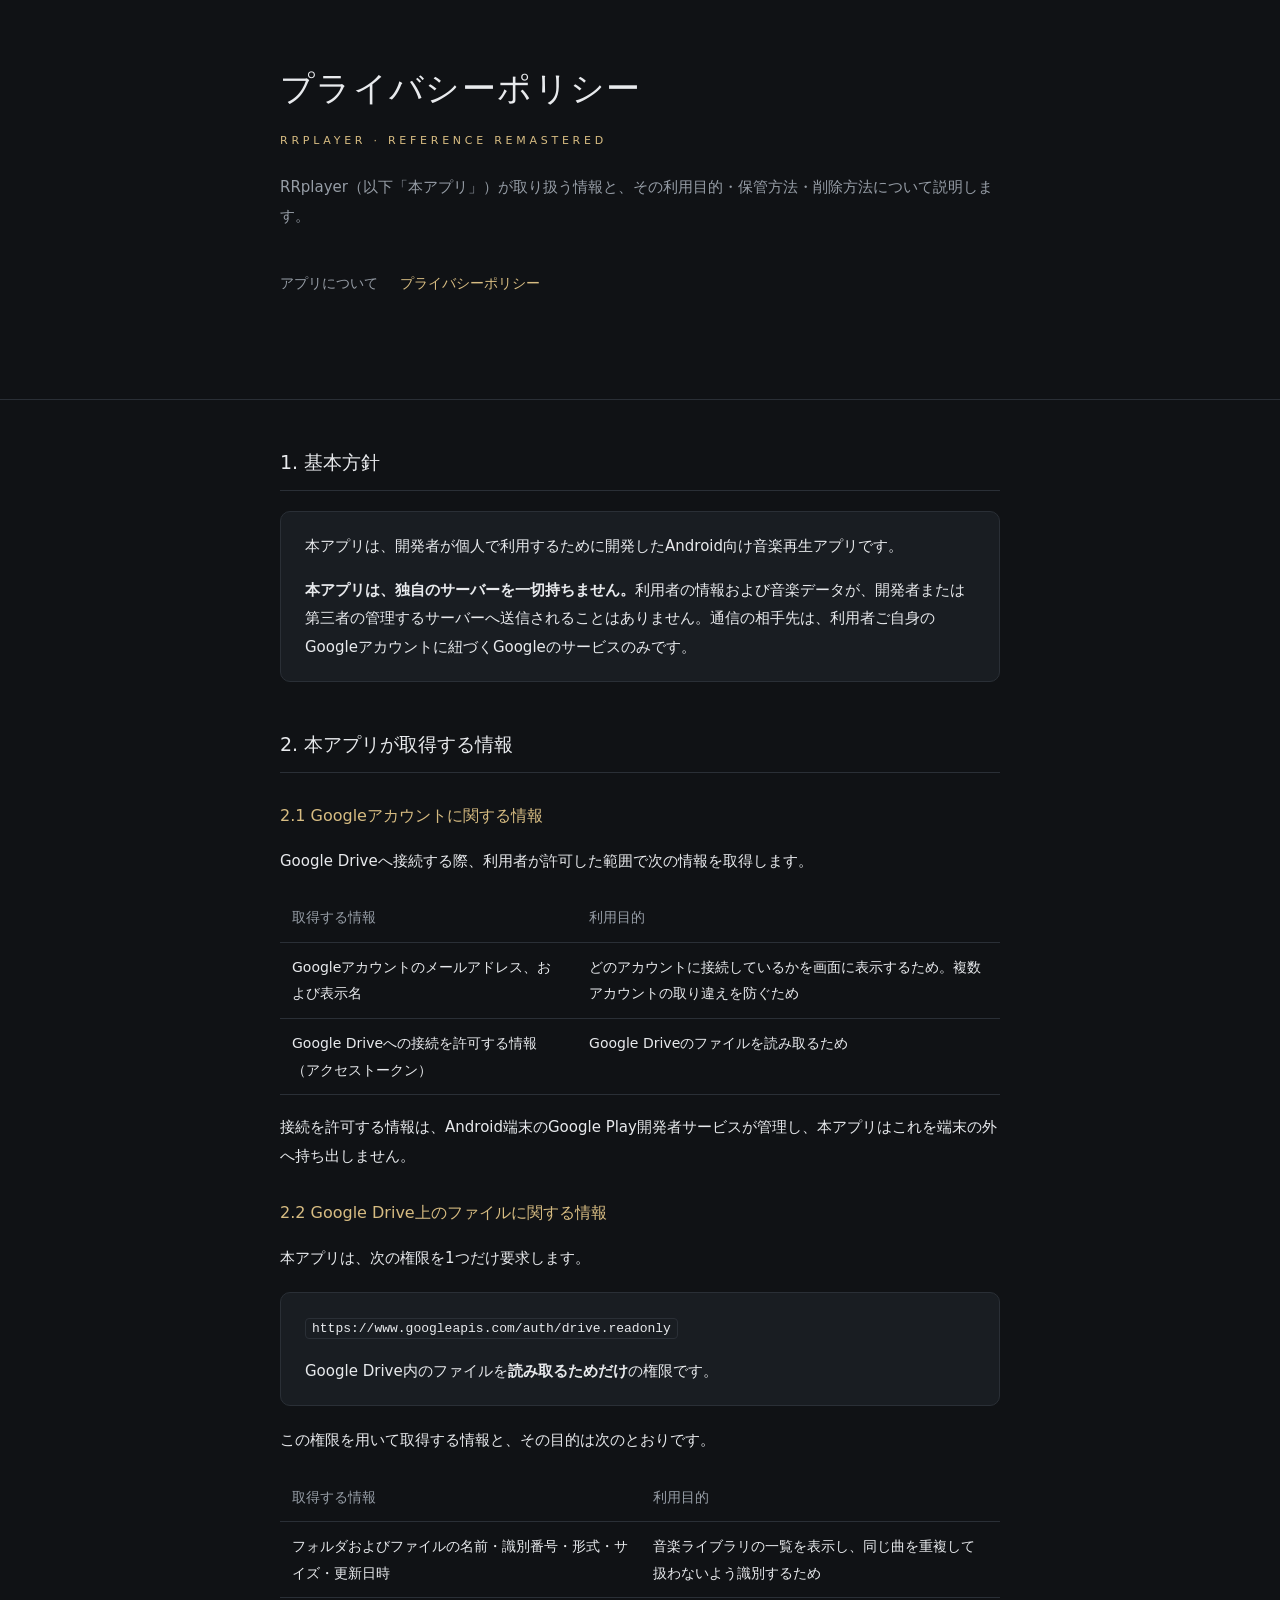
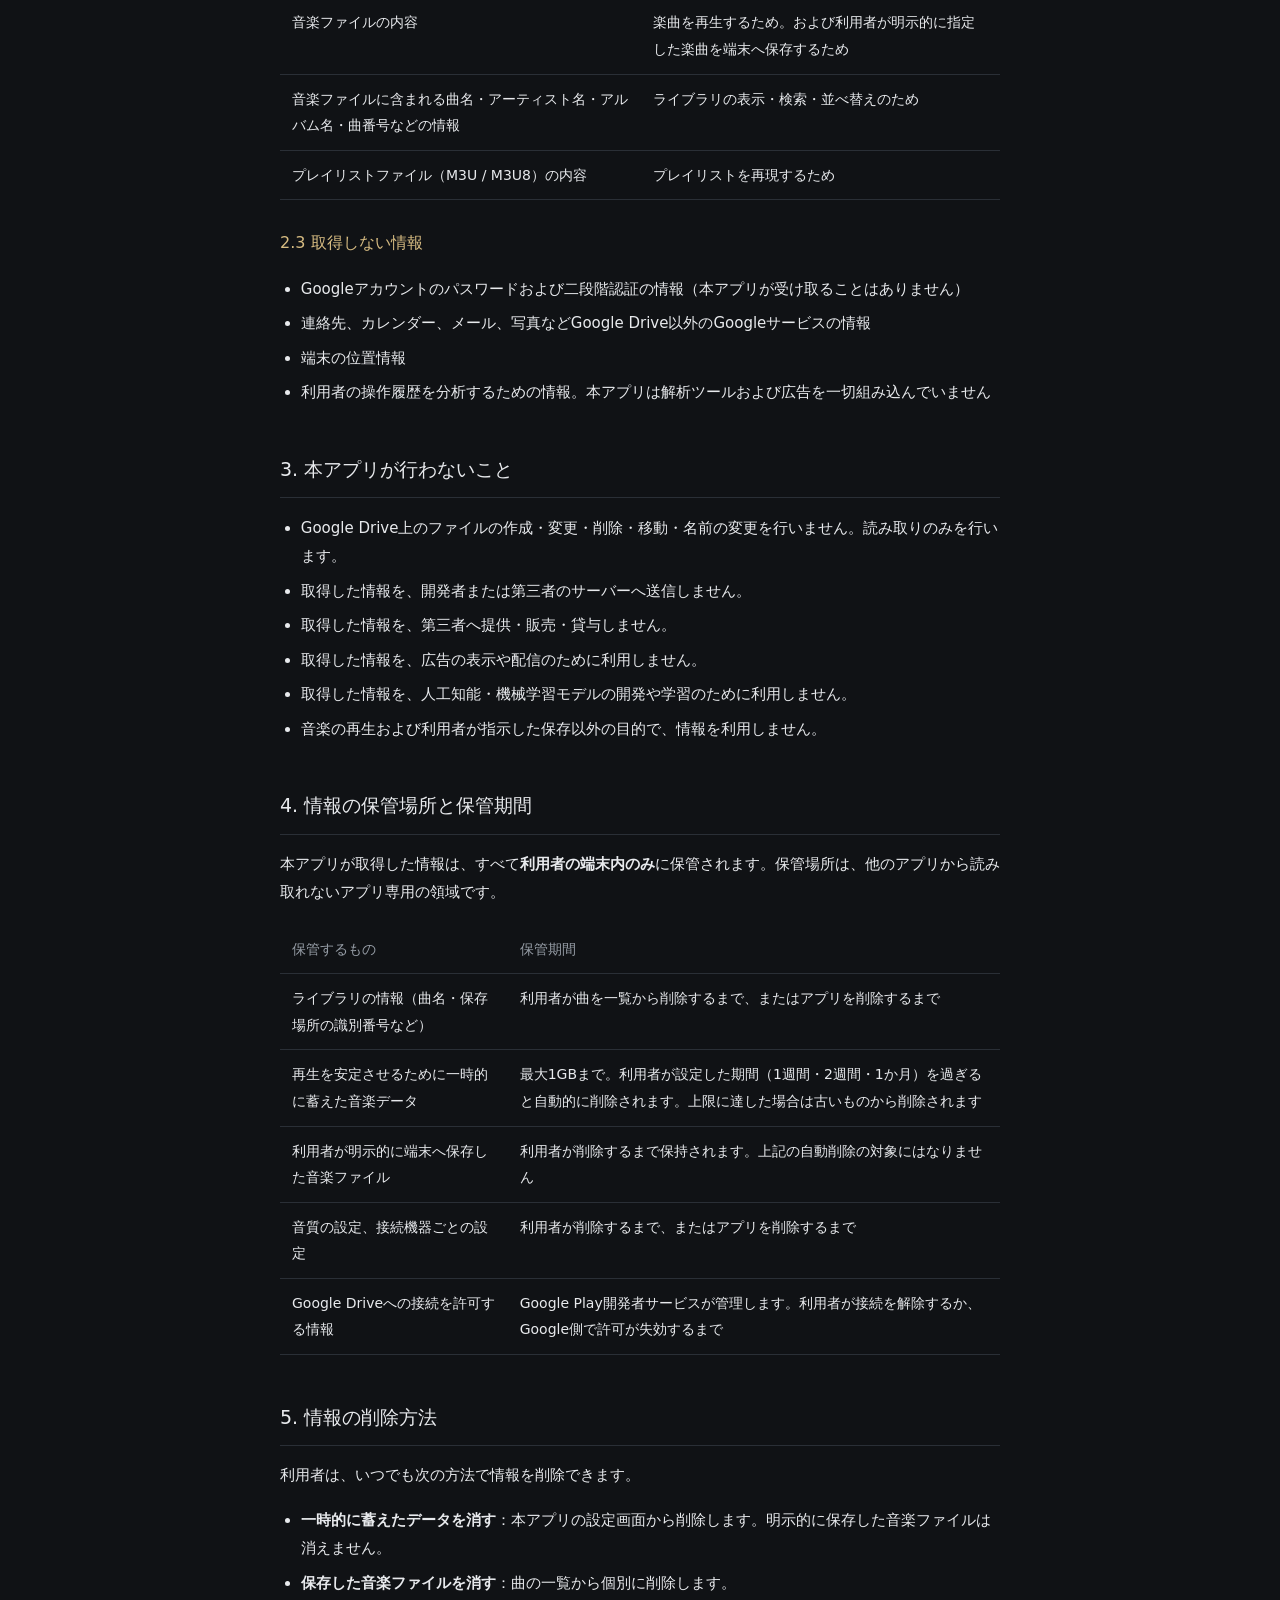
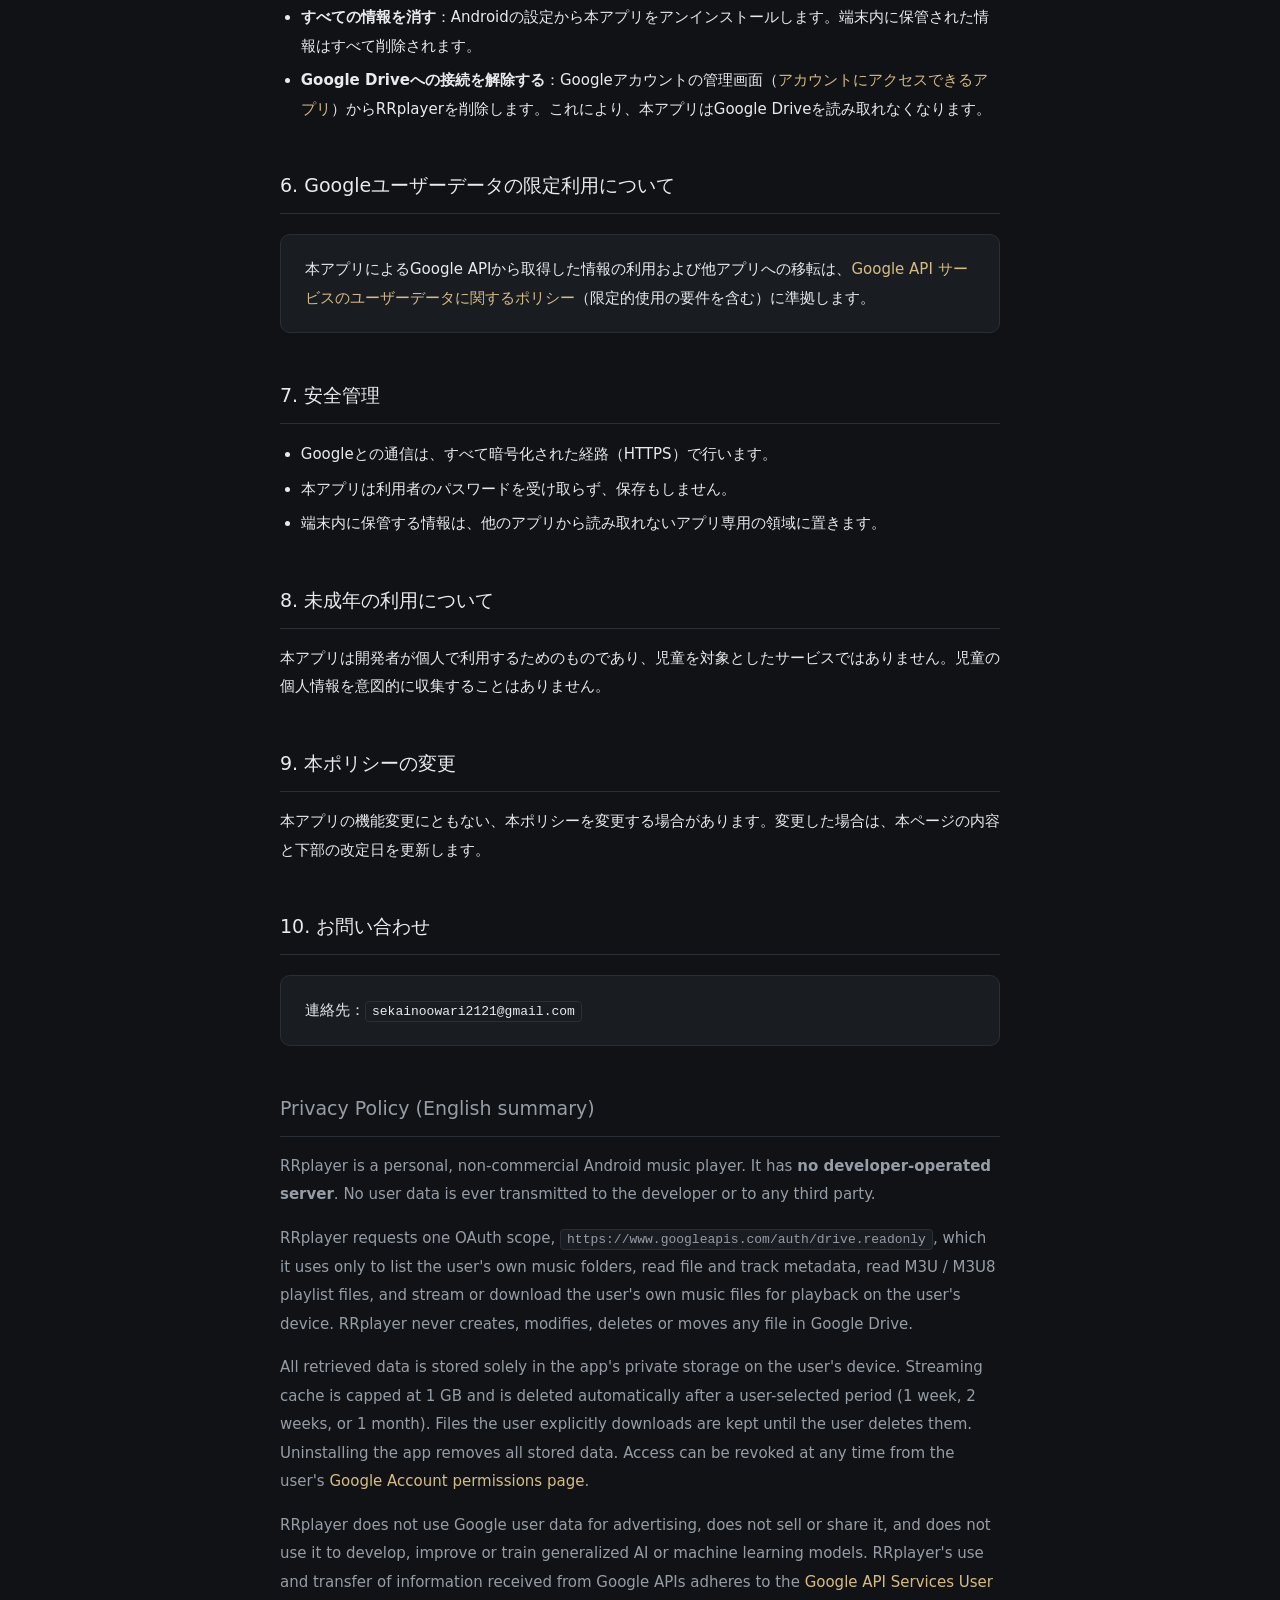
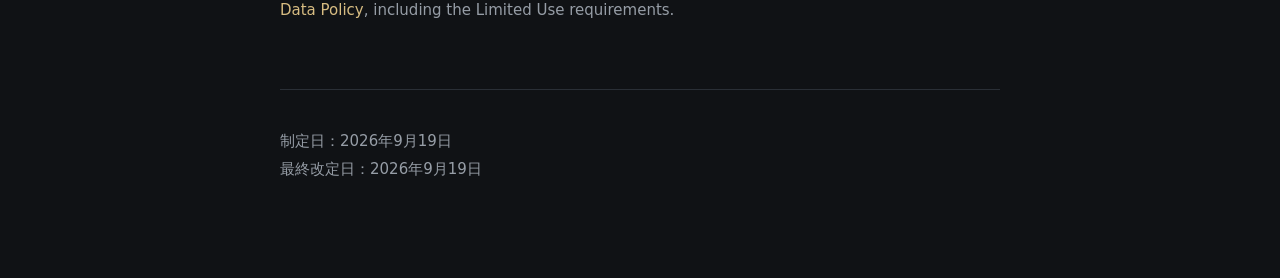
==== privacy.html @ caf2b02a "Add files via upload" ====
<!DOCTYPE html>
<html lang="ja">
<head>
<meta charset="utf-8">
<meta name="viewport" content="width=device-width, initial-scale=1">
<title>プライバシーポリシー — RRplayer</title>
<meta name="description" content="RRplayerがGoogle Driveから読み取る情報と、その取り扱いについて説明します。">
<link rel="stylesheet" href="style.css">
</head>
<body>
<header>
  <div class="wrap">
    <div class="brand">
      <h1>プライバシーポリシー</h1>
      <p class="sub">RRplayer &middot; Reference Remastered</p>
      <p class="lead">RRplayer（以下「本アプリ」）が取り扱う情報と、その利用目的・保管方法・削除方法について説明します。</p>
    </div>
    <nav>
      <a href="index.html">アプリについて</a>
      <a href="privacy.html" aria-current="page">プライバシーポリシー</a>
    </nav>
  </div>
</header>

<div class="wrap">

<h2>1. 基本方針</h2>

<div class="card">
<p>本アプリは、開発者が個人で利用するために開発したAndroid向け音楽再生アプリです。</p>
<p><strong>本アプリは、独自のサーバーを一切持ちません。</strong>利用者の情報および音楽データが、開発者または第三者の管理するサーバーへ送信されることはありません。通信の相手先は、利用者ご自身のGoogleアカウントに紐づくGoogleのサービスのみです。</p>
</div>

<h2>2. 本アプリが取得する情報</h2>

<h3>2.1 Googleアカウントに関する情報</h3>
<p>Google Driveへ接続する際、利用者が許可した範囲で次の情報を取得します。</p>
<table>
  <tr><th>取得する情報</th><th>利用目的</th></tr>
  <tr><td>Googleアカウントのメールアドレス、および表示名</td><td>どのアカウントに接続しているかを画面に表示するため。複数アカウントの取り違えを防ぐため</td></tr>
  <tr><td>Google Driveへの接続を許可する情報（アクセストークン）</td><td>Google Driveのファイルを読み取るため</td></tr>
</table>
<p>接続を許可する情報は、Android端末のGoogle Play開発者サービスが管理し、本アプリはこれを端末の外へ持ち出しません。</p>

<h3>2.2 Google Drive上のファイルに関する情報</h3>
<p>本アプリは、次の権限を1つだけ要求します。</p>
<div class="card">
<p><code>https://www.googleapis.com/auth/drive.readonly</code></p>
<p>Google Drive内のファイルを<strong>読み取るためだけ</strong>の権限です。</p>
</div>

<p>この権限を用いて取得する情報と、その目的は次のとおりです。</p>

<table>
  <tr><th>取得する情報</th><th>利用目的</th></tr>
  <tr><td>フォルダおよびファイルの名前・識別番号・形式・サイズ・更新日時</td><td>音楽ライブラリの一覧を表示し、同じ曲を重複して扱わないよう識別するため</td></tr>
  <tr><td>音楽ファイルの内容</td><td>楽曲を再生するため。および利用者が明示的に指定した楽曲を端末へ保存するため</td></tr>
  <tr><td>音楽ファイルに含まれる曲名・アーティスト名・アルバム名・曲番号などの情報</td><td>ライブラリの表示・検索・並べ替えのため</td></tr>
  <tr><td>プレイリストファイル（M3U / M3U8）の内容</td><td>プレイリストを再現するため</td></tr>
</table>

<h3>2.3 取得しない情報</h3>
<ul>
  <li>Googleアカウントのパスワードおよび二段階認証の情報（本アプリが受け取ることはありません）</li>
  <li>連絡先、カレンダー、メール、写真などGoogle Drive以外のGoogleサービスの情報</li>
  <li>端末の位置情報</li>
  <li>利用者の操作履歴を分析するための情報。本アプリは解析ツールおよび広告を一切組み込んでいません</li>
</ul>

<h2>3. 本アプリが行わないこと</h2>
<ul>
  <li>Google Drive上のファイルの作成・変更・削除・移動・名前の変更を行いません。読み取りのみを行います。</li>
  <li>取得した情報を、開発者または第三者のサーバーへ送信しません。</li>
  <li>取得した情報を、第三者へ提供・販売・貸与しません。</li>
  <li>取得した情報を、広告の表示や配信のために利用しません。</li>
  <li>取得した情報を、人工知能・機械学習モデルの開発や学習のために利用しません。</li>
  <li>音楽の再生および利用者が指示した保存以外の目的で、情報を利用しません。</li>
</ul>

<h2>4. 情報の保管場所と保管期間</h2>

<p>本アプリが取得した情報は、すべて<strong>利用者の端末内のみ</strong>に保管されます。保管場所は、他のアプリから読み取れないアプリ専用の領域です。</p>

<table>
  <tr><th>保管するもの</th><th>保管期間</th></tr>
  <tr><td>ライブラリの情報（曲名・保存場所の識別番号など）</td><td>利用者が曲を一覧から削除するまで、またはアプリを削除するまで</td></tr>
  <tr><td>再生を安定させるために一時的に蓄えた音楽データ</td><td>最大1GBまで。利用者が設定した期間（1週間・2週間・1か月）を過ぎると自動的に削除されます。上限に達した場合は古いものから削除されます</td></tr>
  <tr><td>利用者が明示的に端末へ保存した音楽ファイル</td><td>利用者が削除するまで保持されます。上記の自動削除の対象にはなりません</td></tr>
  <tr><td>音質の設定、接続機器ごとの設定</td><td>利用者が削除するまで、またはアプリを削除するまで</td></tr>
  <tr><td>Google Driveへの接続を許可する情報</td><td>Google Play開発者サービスが管理します。利用者が接続を解除するか、Google側で許可が失効するまで</td></tr>
</table>

<h2>5. 情報の削除方法</h2>

<p>利用者は、いつでも次の方法で情報を削除できます。</p>

<ul>
  <li><strong>一時的に蓄えたデータを消す</strong>：本アプリの設定画面から削除します。明示的に保存した音楽ファイルは消えません。</li>
  <li><strong>保存した音楽ファイルを消す</strong>：曲の一覧から個別に削除します。</li>
  <li><strong>すべての情報を消す</strong>：Androidの設定から本アプリをアンインストールします。端末内に保管された情報はすべて削除されます。</li>
  <li><strong>Google Driveへの接続を解除する</strong>：Googleアカウントの管理画面（<a href="https://myaccount.google.com/permissions" target="_blank" rel="noopener">アカウントにアクセスできるアプリ</a>）からRRplayerを削除します。これにより、本アプリはGoogle Driveを読み取れなくなります。</li>
</ul>

<h2>6. Googleユーザーデータの限定利用について</h2>

<div class="card">
<p>本アプリによるGoogle APIから取得した情報の利用および他アプリへの移転は、<a href="https://developers.google.com/terms/api-services-user-data-policy" target="_blank" rel="noopener">Google API サービスのユーザーデータに関するポリシー</a>（限定的使用の要件を含む）に準拠します。</p>
</div>

<h2>7. 安全管理</h2>
<ul>
  <li>Googleとの通信は、すべて暗号化された経路（HTTPS）で行います。</li>
  <li>本アプリは利用者のパスワードを受け取らず、保存もしません。</li>
  <li>端末内に保管する情報は、他のアプリから読み取れないアプリ専用の領域に置きます。</li>
</ul>

<h2>8. 未成年の利用について</h2>
<p>本アプリは開発者が個人で利用するためのものであり、児童を対象としたサービスではありません。児童の個人情報を意図的に収集することはありません。</p>

<h2>9. 本ポリシーの変更</h2>
<p>本アプリの機能変更にともない、本ポリシーを変更する場合があります。変更した場合は、本ページの内容と下部の改定日を更新します。</p>

<h2>10. お問い合わせ</h2>
<div class="card">
<p>連絡先：<code>sekainoowari2121@gmail.com</code></p>
</div>

<div class="en">
<h2>Privacy Policy (English summary)</h2>
<p>RRplayer is a personal, non-commercial Android music player. It has <strong>no developer-operated server</strong>. No user data is ever transmitted to the developer or to any third party.</p>
<p>RRplayer requests one OAuth scope, <code>https://www.googleapis.com/auth/drive.readonly</code>, which it uses only to list the user's own music folders, read file and track metadata, read M3U / M3U8 playlist files, and stream or download the user's own music files for playback on the user's device. RRplayer never creates, modifies, deletes or moves any file in Google Drive.</p>
<p>All retrieved data is stored solely in the app's private storage on the user's device. Streaming cache is capped at 1&nbsp;GB and is deleted automatically after a user-selected period (1 week, 2 weeks, or 1 month). Files the user explicitly downloads are kept until the user deletes them. Uninstalling the app removes all stored data. Access can be revoked at any time from the user's <a href="https://myaccount.google.com/permissions" target="_blank" rel="noopener">Google Account permissions page</a>.</p>
<p>RRplayer does not use Google user data for advertising, does not sell or share it, and does not use it to develop, improve or train generalized AI or machine learning models. RRplayer's use and transfer of information received from Google APIs adheres to the <a href="https://developers.google.com/terms/api-services-user-data-policy" target="_blank" rel="noopener">Google API Services User Data Policy</a>, including the Limited Use requirements.</p>
</div>

<footer>
  <p>制定日：2026年9月19日<br>最終改定日：2026年9月19日</p>
</footer>

</div>
</body>
</html>
---- style.css ----
:root {
  --bg: #101215;
  --surface: #191d22;
  --text: #e8eaed;
  --muted: #969da6;
  --gold: #d7bc82;
  --line: #2a2f36;
}
* { box-sizing: border-box; }
html { -webkit-text-size-adjust: 100%; }
body {
  margin: 0;
  background: var(--bg);
  color: var(--text);
  font-family: "Hiragino Sans", "Noto Sans JP", "Yu Gothic", Meiryo, system-ui, sans-serif;
  line-height: 1.9;
  font-size: 16px;
}
.wrap { max-width: 760px; margin: 0 auto; padding: 0 20px 80px; }
header { border-bottom: 1px solid var(--line); margin-bottom: 44px; }
.brand { padding: 56px 0 40px; }
.brand h1 {
  margin: 0;
  font-size: 34px;
  font-weight: 500;
  letter-spacing: 0.04em;
}
.brand .sub {
  margin: 10px 0 0;
  color: var(--gold);
  font-size: 11px;
  letter-spacing: 0.34em;
  text-transform: uppercase;
}
.brand .lead { margin: 22px 0 0; color: var(--muted); font-size: 15px; }
nav { padding-bottom: 22px; display: flex; gap: 22px; flex-wrap: wrap; }
nav a { color: var(--muted); font-size: 14px; }
nav a[aria-current] { color: var(--gold); }
h2 {
  margin: 44px 0 14px;
  font-size: 19px;
  font-weight: 500;
  padding-bottom: 10px;
  border-bottom: 1px solid var(--line);
}
h3 { margin: 28px 0 8px; font-size: 16px; font-weight: 500; color: var(--gold); }
p, li { font-size: 15px; }
a { color: var(--gold); text-decoration: none; }
a:hover { text-decoration: underline; }
ul { padding-left: 1.3em; }
li { margin: 6px 0; }
.card {
  background: var(--surface);
  border: 1px solid var(--line);
  border-radius: 10px;
  padding: 20px 24px;
  margin: 20px 0;
}
.card p:first-child { margin-top: 0; }
.card p:last-child { margin-bottom: 0; }
table { width: 100%; border-collapse: collapse; margin: 18px 0; font-size: 14px; }
th, td { text-align: left; padding: 11px 12px; border-bottom: 1px solid var(--line); vertical-align: top; }
th { color: var(--muted); font-weight: 500; white-space: nowrap; }
code {
  background: var(--surface);
  border: 1px solid var(--line);
  border-radius: 4px;
  padding: 2px 6px;
  font-size: 13px;
  font-family: ui-monospace, "SF Mono", Consolas, monospace;
  word-break: break-all;
}
.en { color: var(--muted); font-size: 14px; }
.en h2 { color: var(--muted); }
footer {
  margin-top: 64px;
  padding-top: 22px;
  border-top: 1px solid var(--line);
  color: var(--muted);
  font-size: 13px;
}
@media (max-width: 560px) {
  .brand { padding: 40px 0 30px; }
  .brand h1 { font-size: 27px; }
  .wrap { padding: 0 16px 60px; }
}
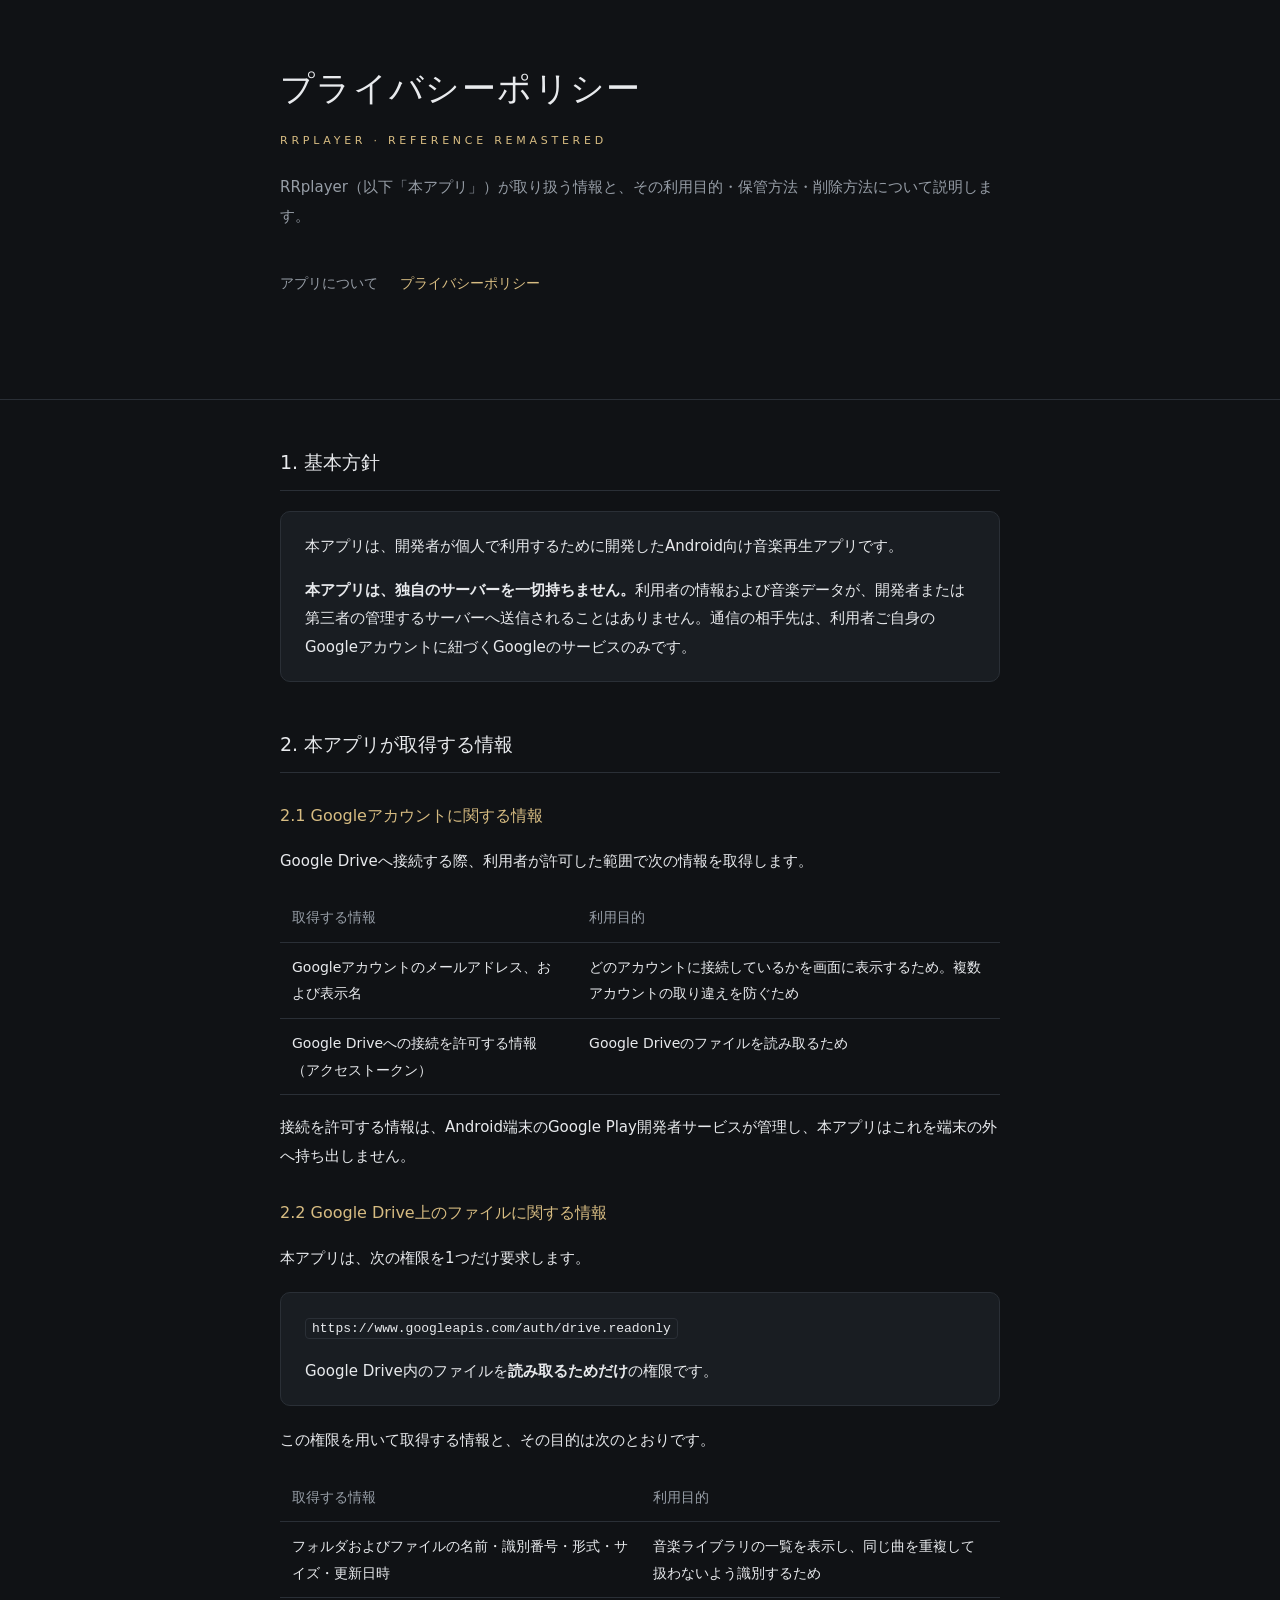
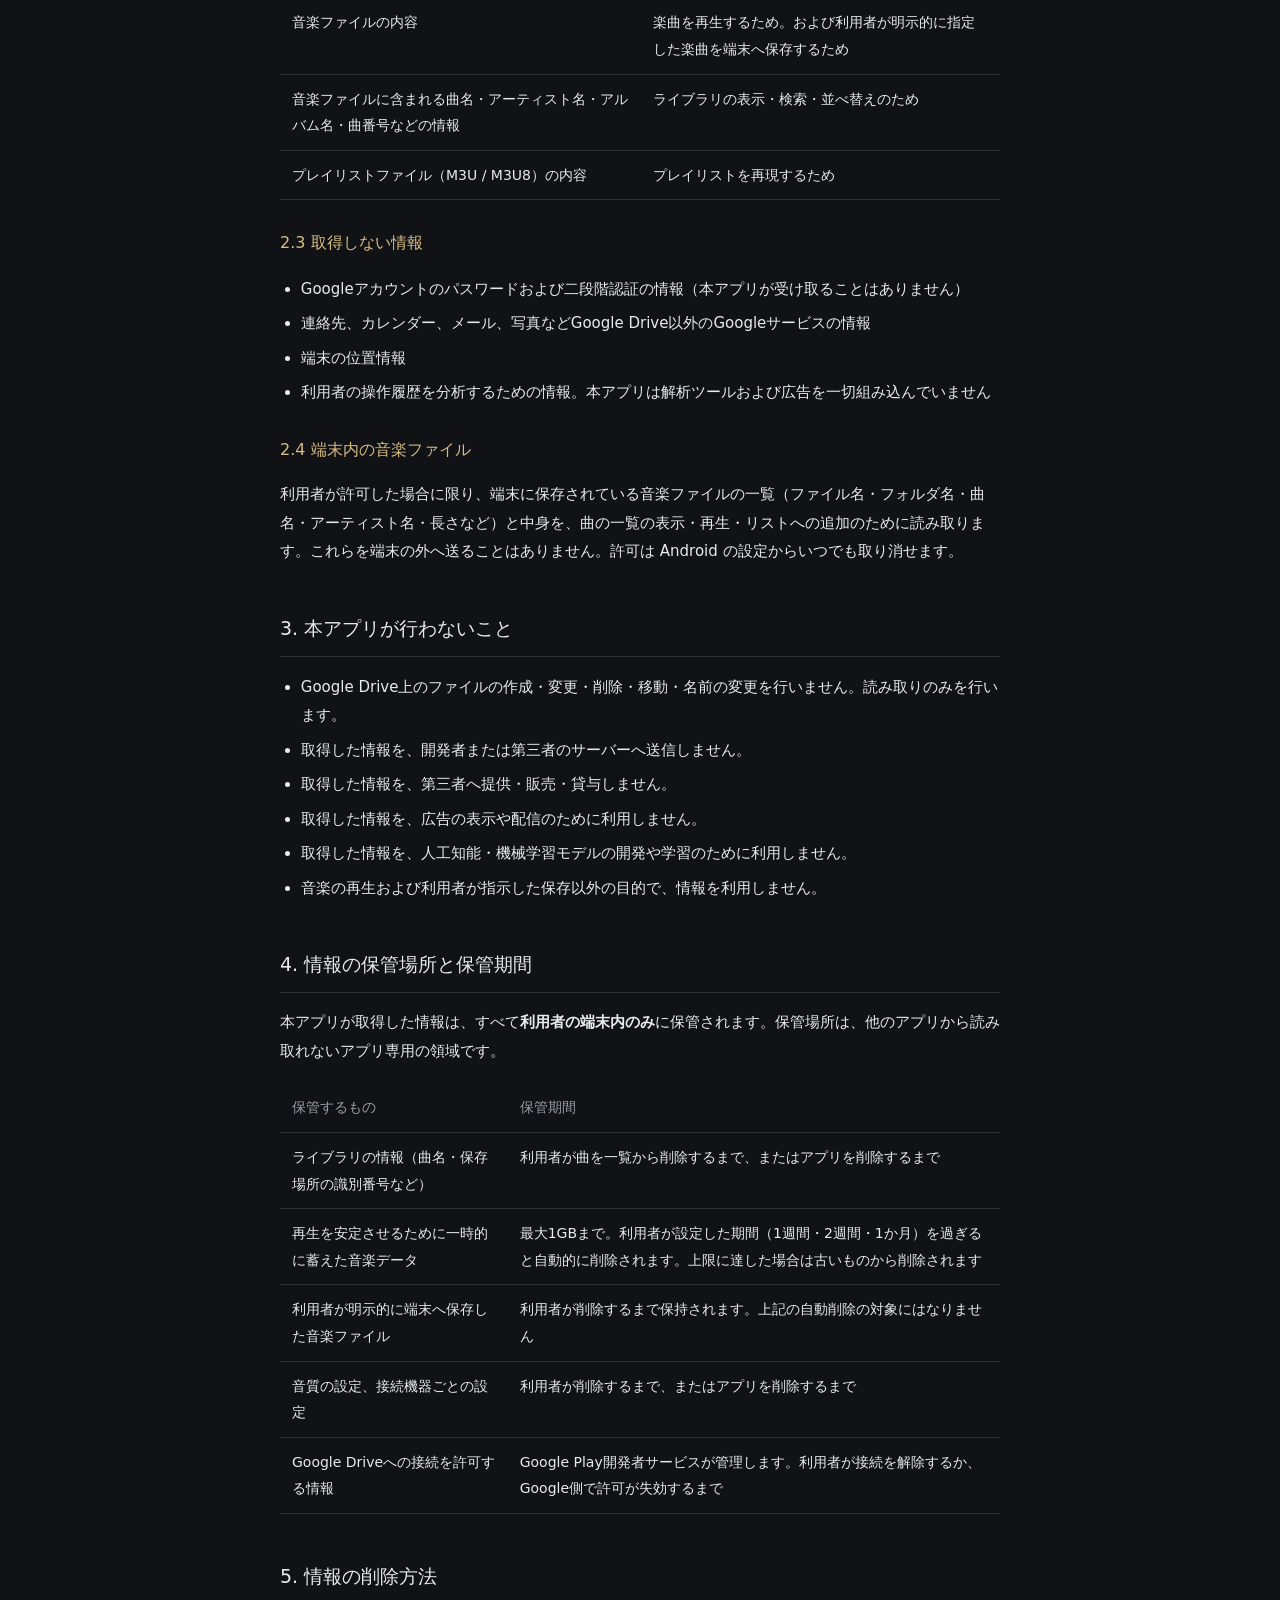
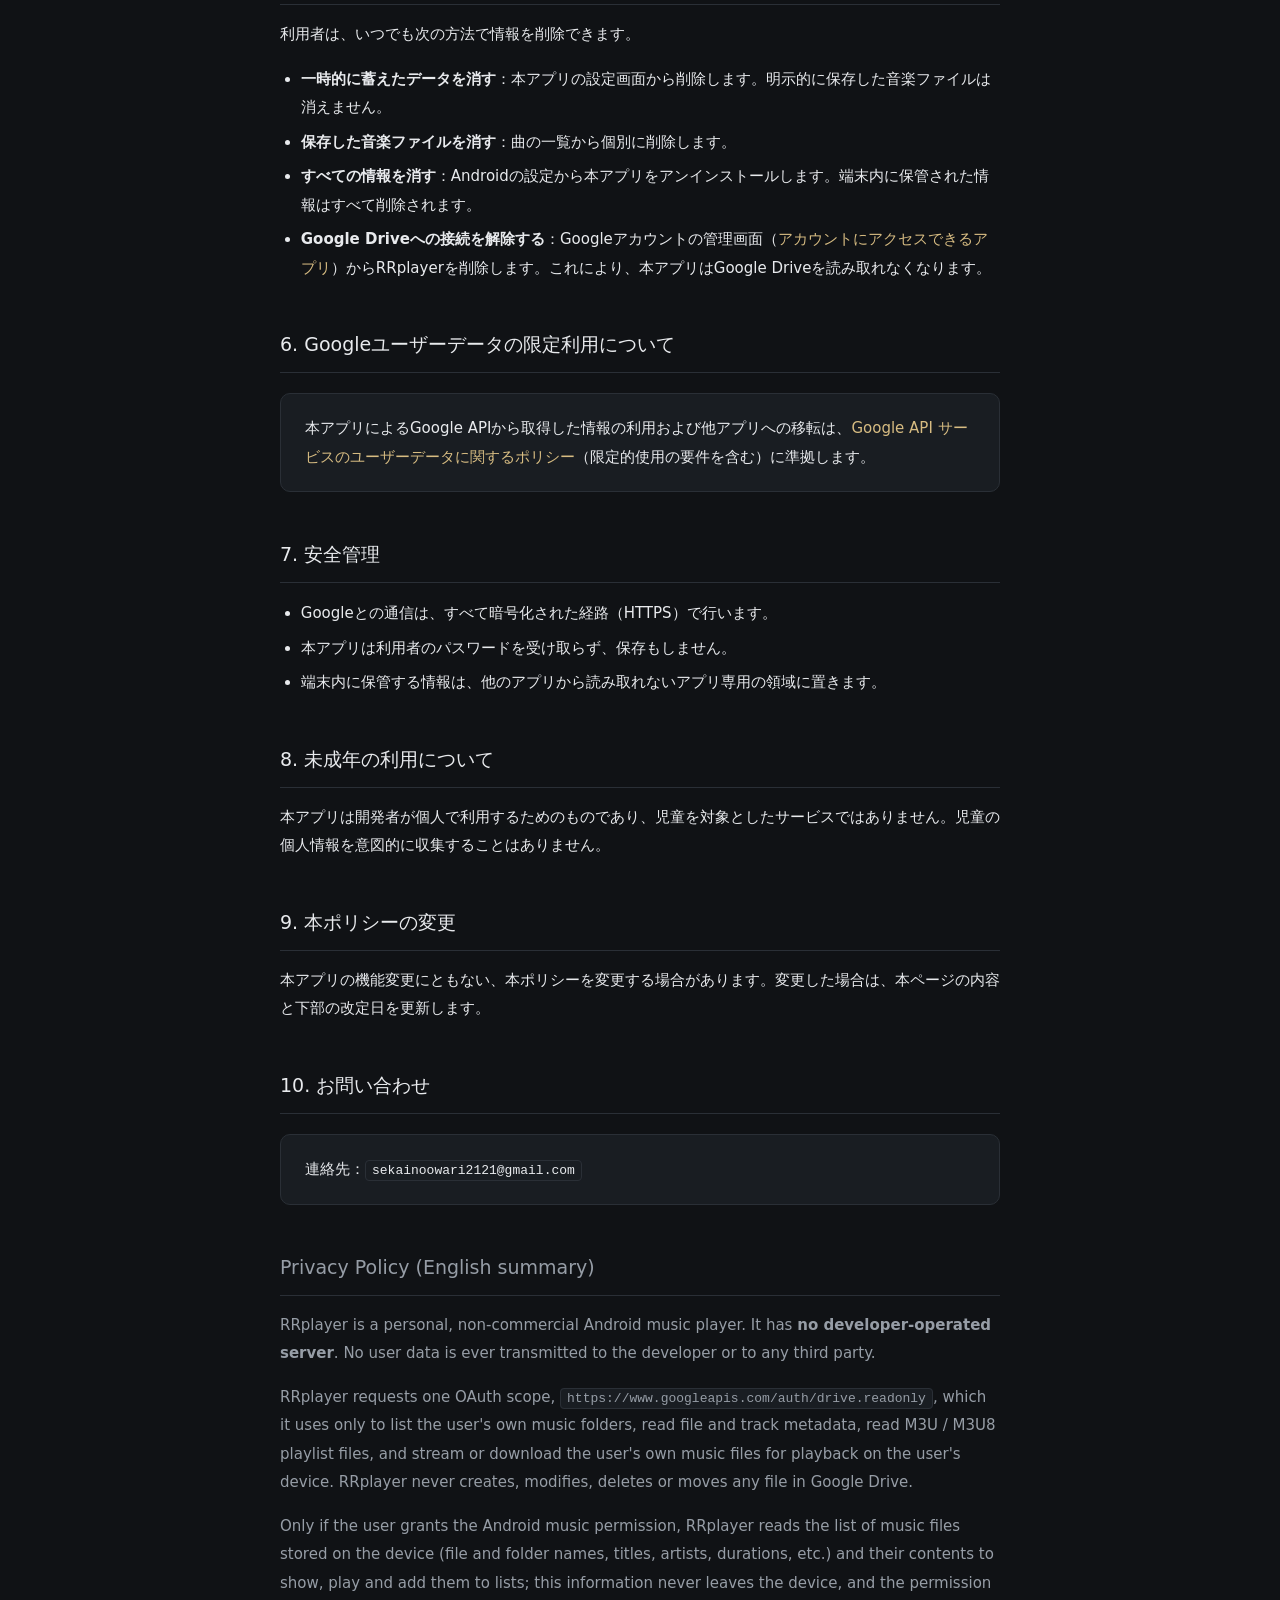
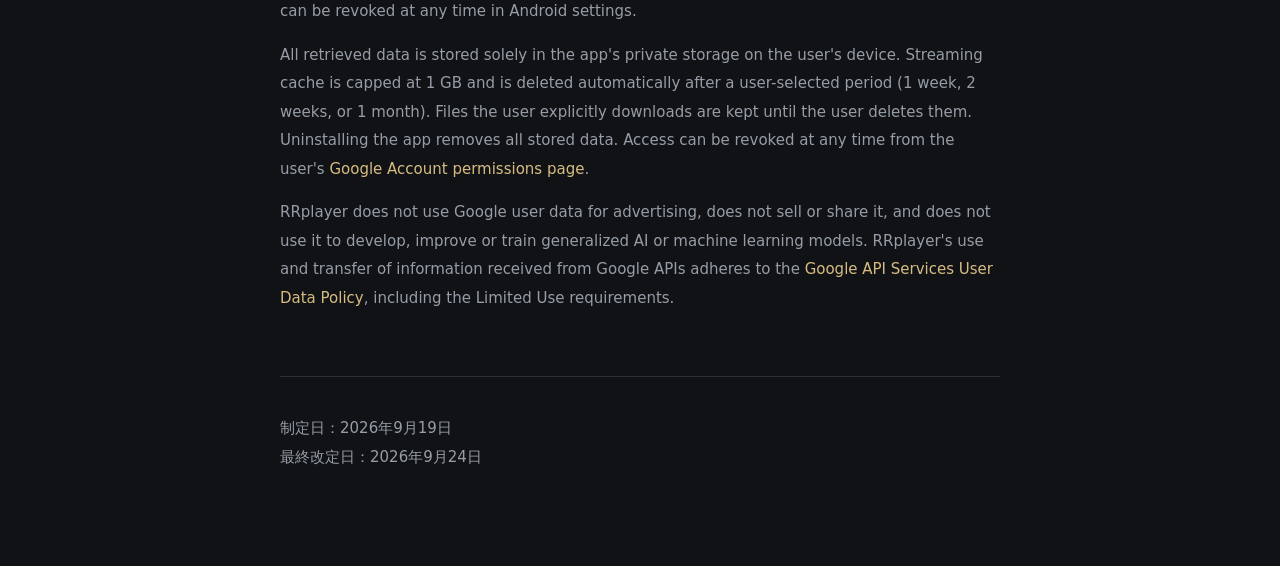
==== commit 3c878be9: "プライバシーポリシー：2.4 端末内の音楽ファイルを追加（RRplayer 0.4.0 以降の音楽の許可） Co-Authored-By: Claude Opus 5.5 <noreply@anthr" ====
--- a/privacy.html
+++ b/privacy.html
@@ -67,6 +67,9 @@
   <li>利用者の操作履歴を分析するための情報。本アプリは解析ツールおよび広告を一切組み込んでいません</li>
 </ul>
 
+<h3>2.4 端末内の音楽ファイル</h3>
+<p>利用者が許可した場合に限り、端末に保存されている音楽ファイルの一覧（ファイル名・フォルダ名・曲名・アーティスト名・長さなど）と中身を、曲の一覧の表示・再生・リストへの追加のために読み取ります。これらを端末の外へ送ることはありません。許可は Android の設定からいつでも取り消せます。</p>
+
 <h2>3. 本アプリが行わないこと</h2>
 <ul>
   <li>Google Drive上のファイルの作成・変更・削除・移動・名前の変更を行いません。読み取りのみを行います。</li>
@@ -129,12 +132,13 @@
 <h2>Privacy Policy (English summary)</h2>
 <p>RRplayer is a personal, non-commercial Android music player. It has <strong>no developer-operated server</strong>. No user data is ever transmitted to the developer or to any third party.</p>
 <p>RRplayer requests one OAuth scope, <code>https://www.googleapis.com/auth/drive.readonly</code>, which it uses only to list the user's own music folders, read file and track metadata, read M3U / M3U8 playlist files, and stream or download the user's own music files for playback on the user's device. RRplayer never creates, modifies, deletes or moves any file in Google Drive.</p>
+<p>Only if the user grants the Android music permission, RRplayer reads the list of music files stored on the device (file and folder names, titles, artists, durations, etc.) and their contents to show, play and add them to lists; this information never leaves the device, and the permission can be revoked at any time in Android settings.</p>
 <p>All retrieved data is stored solely in the app's private storage on the user's device. Streaming cache is capped at 1&nbsp;GB and is deleted automatically after a user-selected period (1 week, 2 weeks, or 1 month). Files the user explicitly downloads are kept until the user deletes them. Uninstalling the app removes all stored data. Access can be revoked at any time from the user's <a href="https://myaccount.google.com/permissions" target="_blank" rel="noopener">Google Account permissions page</a>.</p>
 <p>RRplayer does not use Google user data for advertising, does not sell or share it, and does not use it to develop, improve or train generalized AI or machine learning models. RRplayer's use and transfer of information received from Google APIs adheres to the <a href="https://developers.google.com/terms/api-services-user-data-policy" target="_blank" rel="noopener">Google API Services User Data Policy</a>, including the Limited Use requirements.</p>
 </div>
 
 <footer>
-  <p>制定日：2026年9月19日<br>最終改定日：2026年9月19日</p>
+  <p>制定日：2026年9月19日<br>最終改定日：2026年9月24日</p>
 </footer>
 
 </div>
